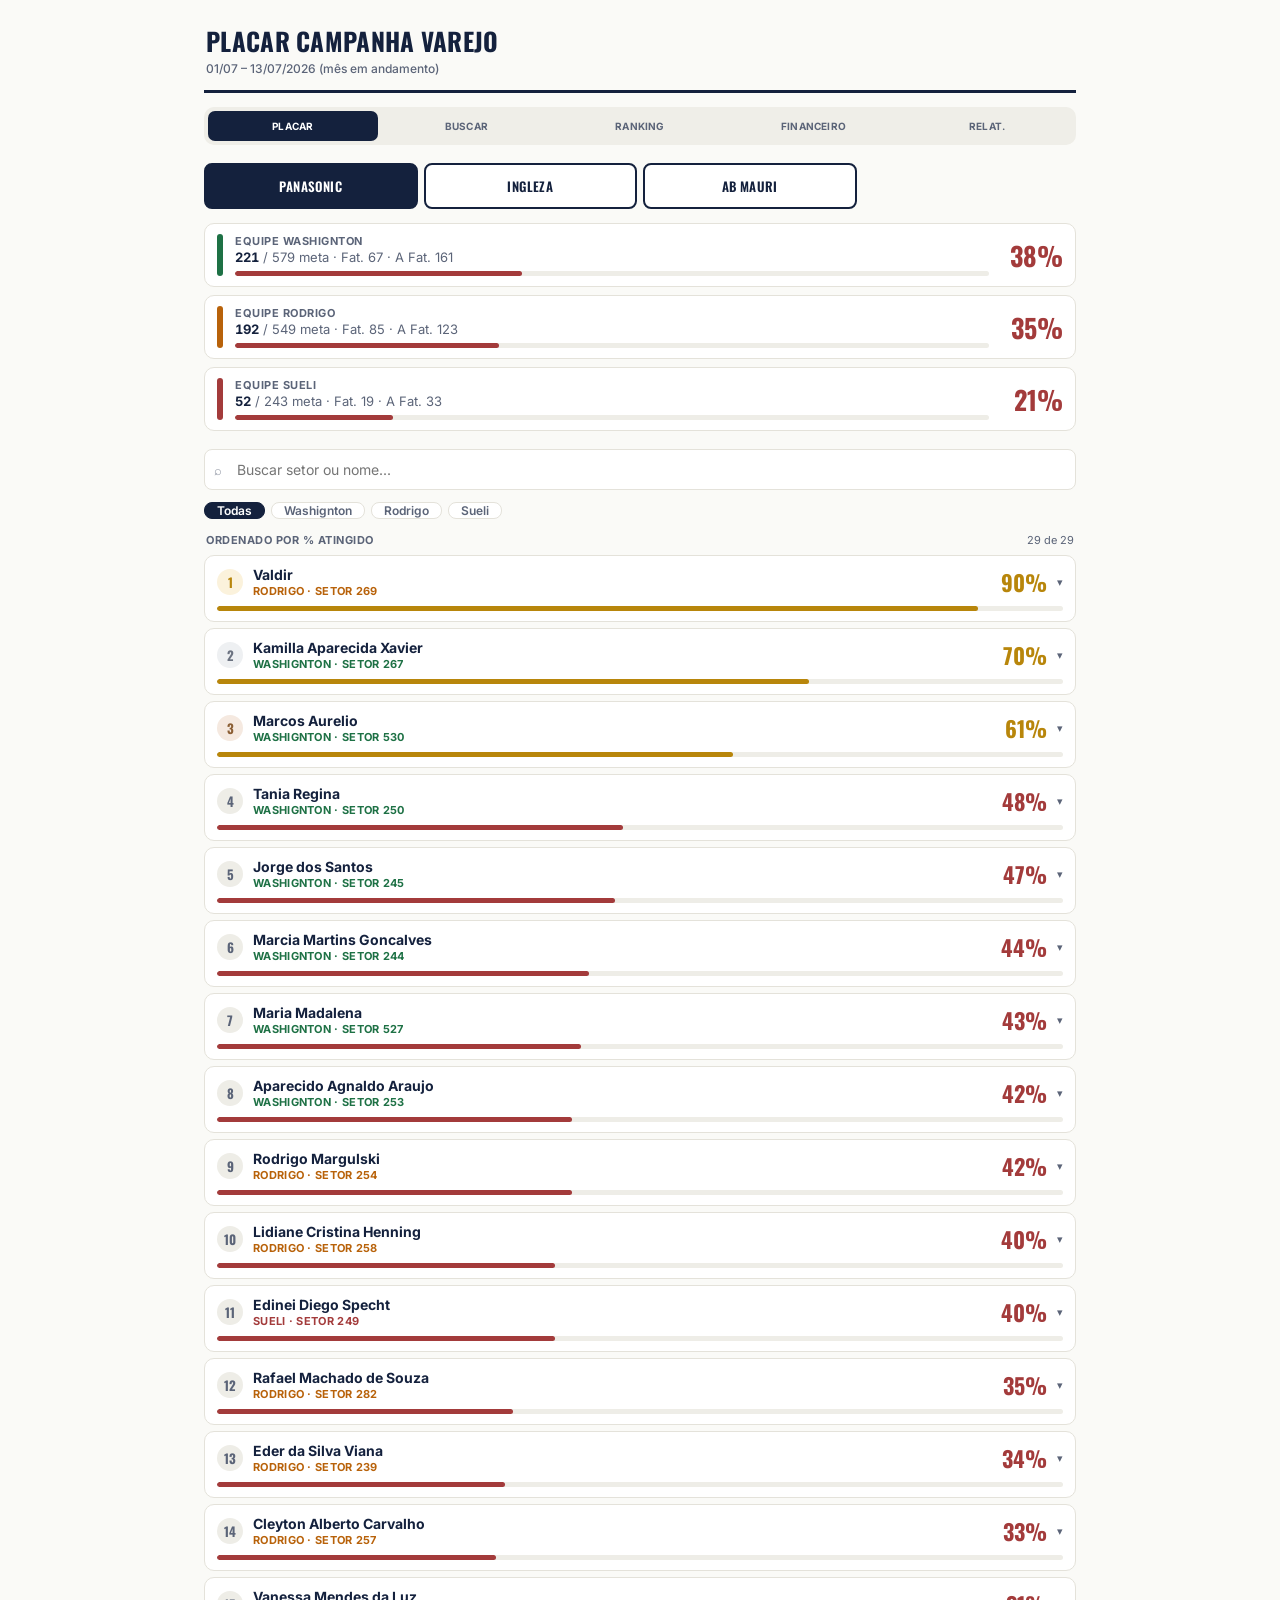
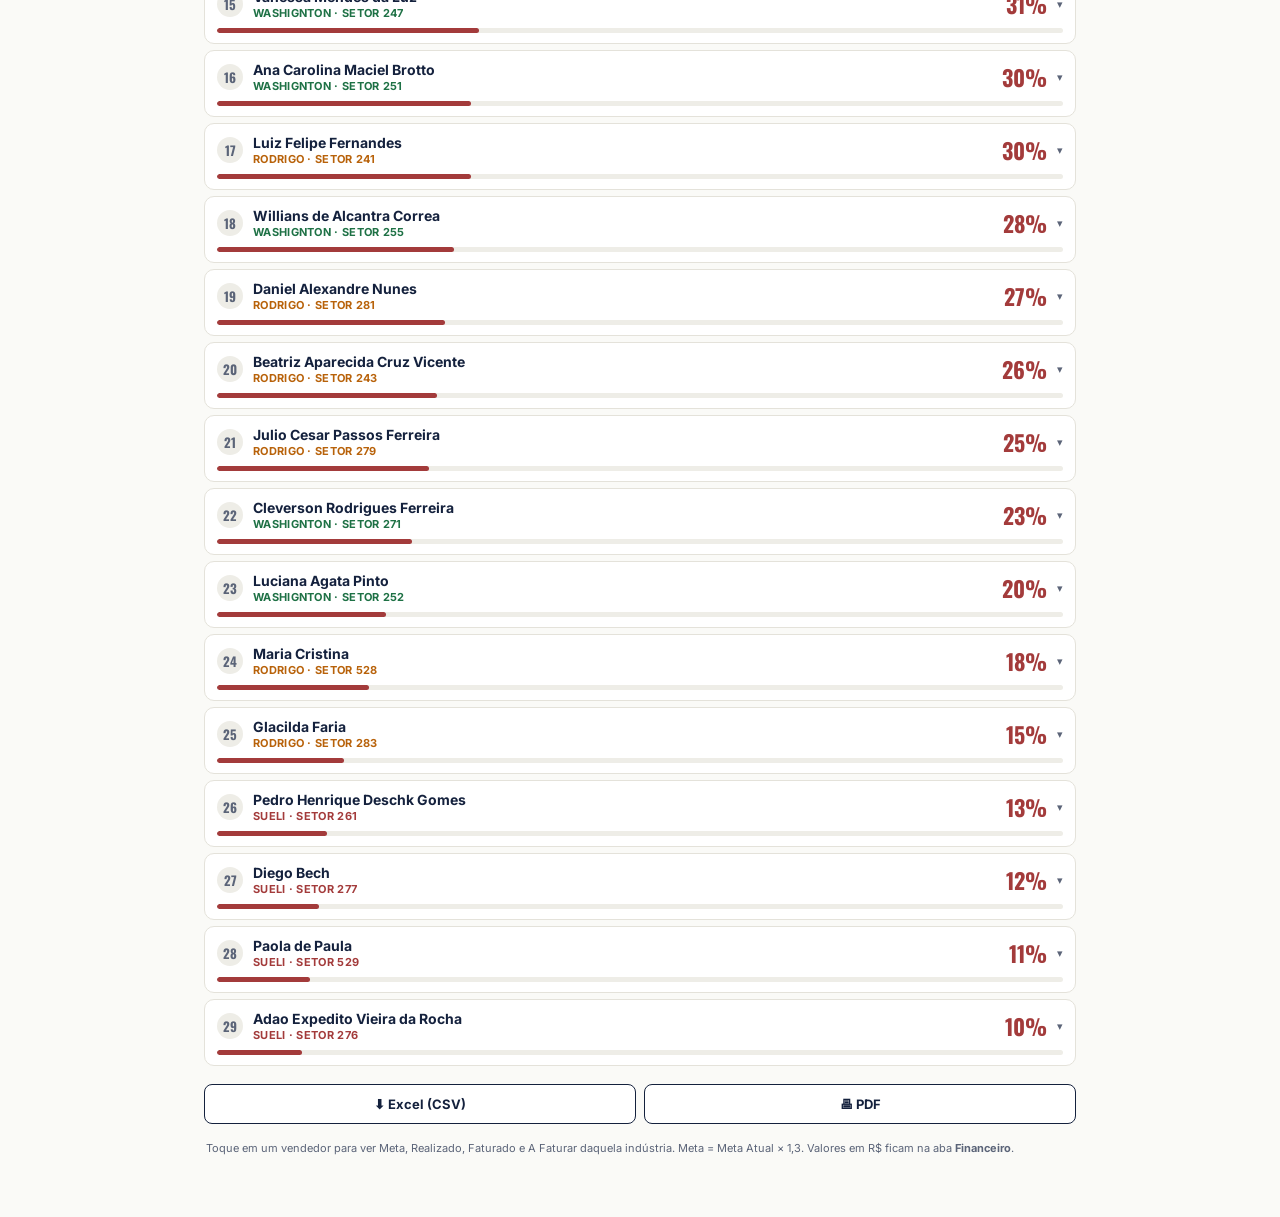
==== index.html @ 89a16fd7 "Publica placar da campanha varejo" ====
<!DOCTYPE html>
<html lang="pt-BR">
<head>
<meta charset="UTF-8">
<meta name="viewport" content="width=device-width, initial-scale=1.0">
<title>Placar da Campanha Varejo</title>
<link rel="preconnect" href="https://fonts.googleapis.com">
<link href="https://fonts.googleapis.com/css2?family=Oswald:wght@500;600;700&family=Inter:wght@400;500;600;700;800&display=swap" rel="stylesheet">
<link rel="stylesheet" href="style.css">
</head>
<body>
<div class="wrap">

  <div class="topbar">
    <h1>Placar Campanha Varejo</h1>
    <div class="periodo" id="periodoLabel"></div>
  </div>

  <div class="secnav no-print" id="secNav"></div>

  <!-- ============ SECAO: PLACAR ============ -->
  <div class="section active" id="sec-placar">
    <div class="tabs no-print" id="tabsContainer"></div>
    <div class="scoreboard" id="scoreboard"></div>

    <div class="filters no-print">
      <div class="search-box">
        <span class="search-icon">⌕</span>
        <input id="buscaInput" type="text" placeholder="Buscar setor ou nome...">
      </div>
    </div>
    <div class="filters no-print" style="margin-bottom:14px;">
      <div class="team-chips" id="teamChips" style="flex:1"></div>
    </div>

    <div class="sort-row">
      <span class="sort-label" id="sortLabel">Ordenado por % atingido</span>
      <span class="count-label" id="countLabel"></span>
    </div>

    <div class="board" id="board"></div>

    <div class="actions no-print">
      <button class="btn" onclick="exportCSV()">⬇ Excel (CSV)</button>
      <button class="btn" onclick="window.print()">🖶 PDF</button>
    </div>

    <div class="legend" id="legendText"></div>
  </div>

  <!-- ============ SECAO: BUSCAR ============ -->
  <div class="section" id="sec-buscar">
    <div class="card">
      <h2>Buscar vendedor</h2>
      <div class="field">
        <label>Setor</label>
        <select id="buscarSetor"></select>
      </div>
    </div>
    <div id="resultCard"></div>
  </div>

  <!-- ============ SECAO: RANKING ============ -->
  <div class="section" id="sec-ranking">
    <div class="tabs no-print" id="rankTabs"></div>
    <div class="sort-row">
      <span class="sort-label" id="rankLabel">Ranking — melhores posições</span>
      <span class="count-label" id="rankCount"></span>
    </div>
    <div class="board" id="rankBoard"></div>
    <div class="actions no-print">
      <button class="btn" onclick="exportRankingCSV()">⬇ Excel (CSV)</button>
      <button class="btn" onclick="window.print()">🖶 PDF do dia</button>
    </div>
    <div class="legend">Relatório para tirar no final do dia: mostra quem atingiu a maior posição dentro da meta, do 1º ao último, na indústria selecionada acima.</div>
  </div>

  <!-- ============ SECAO: FINANCEIRO ============ -->
  <div class="section" id="sec-financeiro">
    <div class="tabs no-print" id="finTabs"></div>
    <div class="legend" style="margin:0 0 10px;">Valores separados por indústria — não somados entre si.</div>
    <table class="report" id="finTable"></table>
    <div class="actions no-print">
      <button class="btn" onclick="exportFinanceiroCSV()">⬇ Excel (CSV)</button>
      <button class="btn" onclick="window.print()">🖶 PDF</button>
    </div>
  </div>

  <!-- ============ SECAO: RELATORIOS ============ -->
  <div class="section" id="sec-relatorios">
    <div class="legend" style="margin-top:0 0 10px;">Relatório individual de cada fornecedor — pronto para enviar a eles.</div>
    <div id="supplierButtons"></div>
    <div id="supplierReport"></div>
  </div>

</div>

<script src="script.js"></script>
</body>
</html>
---- style.css ----
:root {
    --bg: #FAFAF7;
    --panel: #FFFFFF;
    --line: #E4E2DA;
    --ink: #14213D;
    --ink-soft: #5B6478;
    --green: #1E7145;
    --green-soft: #E6F0EA;
    --gold: #B8860B;
    --gold-bg: #FBF2DC;
    --silver-bg: #EEF0F2;
    --bronze-bg: #F5E9E0;
    --wash: #1E7145;
    --rodrigo: #B8620A;
    --sueli: #A33B3B;
  }
  * { box-sizing: border-box; -webkit-tap-highlight-color: transparent; }
  html { -webkit-text-size-adjust: 100%; }
  body {
    margin: 0; font-family: 'Inter', Arial, sans-serif; background: var(--bg);
    color: var(--ink); -webkit-font-smoothing: antialiased;
  }
  .display { font-family: 'Oswald', 'Inter', sans-serif; }
  .num { font-variant-numeric: tabular-nums; }
  .wrap { max-width: 900px; margin: 0 auto; padding: 16px 14px 60px; }

  /* ---- Header ---- */
  .topbar { padding: 6px 2px 14px; border-bottom: 3px solid var(--ink); margin-bottom: 14px; }
  .topbar h1 {
    font-family: 'Oswald', sans-serif; font-weight: 700; font-size: 25px; margin: 0;
    letter-spacing: 0.3px; text-transform: uppercase; color: var(--ink);
  }
  .topbar .periodo { font-size: 12px; color: var(--ink-soft); font-weight: 500; margin-top: 2px; }

  /* ---- Section nav (Placar / Buscar / Ranking / Relatorios) ---- */
  .secnav {
    display: grid; grid-template-columns: repeat(5, 1fr); gap: 4px; margin-bottom: 18px;
    background: #EFEEE8; padding: 4px; border-radius: 10px;
  }
  .secnav .item {
    font-size: 10px; font-weight: 700; text-align: center; padding: 9px 1px; border-radius: 7px;
    cursor: pointer; color: var(--ink-soft); text-transform: uppercase; letter-spacing: .2px;
  }
  .secnav .item.active { background: var(--ink); color: #fff; }
  .section { display: none; }
  .section.active { display: block; }

  /* ---- Industry tabs ---- */
  .tabs { display: grid; grid-template-columns: repeat(4, 1fr); gap: 6px; margin-bottom: 14px; }
  .tab {
    font-family: 'Oswald', sans-serif; font-weight: 600; font-size: 13px; text-transform: uppercase;
    letter-spacing: 0.4px; text-align: center; padding: 11px 4px; border-radius: 8px;
    border: 2px solid var(--ink); background: var(--panel); color: var(--ink); cursor: pointer;
  }
  .tab.active { background: var(--ink); color: #fff; }
  .tab small { display: block; font-family: 'Inter', sans-serif; font-weight: 400; font-size: 9px; text-transform: none; opacity: .7; margin-top: 1px; }

  /* ---- Team scoreboard strip ---- */
  .scoreboard { display: flex; flex-direction: column; gap: 8px; margin-bottom: 18px; }
  .score-row { display: flex; align-items: center; background: var(--panel); border: 1px solid var(--line); border-radius: 10px; padding: 10px 12px; gap: 12px; }
  .score-flag { width: 6px; align-self: stretch; border-radius: 4px; flex-shrink: 0; }
  .score-info { flex: 1; min-width: 0; }
  .score-team { font-size: 11px; text-transform: uppercase; letter-spacing: .5px; font-weight: 700; color: var(--ink-soft); }
  .score-nums { font-size: 13px; color: var(--ink-soft); margin-top: 1px; }
  .score-nums b { color: var(--ink); }
  .score-pct { font-family: 'Oswald', sans-serif; font-size: 26px; font-weight: 700; min-width: 62px; text-align: right; }
  .score-track { height: 5px; background: #EEEDE7; border-radius: 3px; margin-top: 6px; overflow: hidden; }
  .score-fill { height: 100%; border-radius: 3px; }

  /* ---- Filters ---- */
  .filters { display: flex; gap: 8px; margin-bottom: 12px; }
  .search-box { position: relative; flex: 1; }
  .search-box input, select {
    width: 100%; padding: 11px 12px 11px 12px; border-radius: 8px; border: 1.5px solid var(--line);
    background: var(--panel); font-size: 14px; color: var(--ink); font-family: 'Inter', sans-serif;
  }
  .search-box input { padding-left: 32px; }
  .search-box input:focus, select:focus { outline: 2px solid var(--ink); outline-offset: 1px; }
  .search-icon { position: absolute; left: 10px; top: 50%; transform: translateY(-50%); font-size: 13px; opacity: .5; }
  .team-chips { display: flex; gap: 6px; }
  .chip {
    padding: 0 12px; border-radius: 8px; border: 1.5px solid var(--line); background: var(--panel);
    font-size: 12px; font-weight: 600; color: var(--ink-soft); cursor: pointer; display: flex; align-items: center;
  }
  .chip.active { border-color: var(--ink); background: var(--ink); color: #fff; }

  .sort-row { display: flex; justify-content: space-between; align-items: center; margin-bottom: 8px; padding: 0 2px; }
  .sort-label { font-size: 11px; text-transform: uppercase; letter-spacing: .5px; color: var(--ink-soft); font-weight: 700; }
  .count-label { font-size: 11px; color: var(--ink-soft); }

  /* ---- Vendor rows ---- */
  .board { display: flex; flex-direction: column; gap: 6px; }
  .vrow { background: var(--panel); border: 1px solid var(--line); border-radius: 10px; padding: 10px 12px; cursor: pointer; }
  .vrow.sup { background: #F4F4F1; border-style: dashed; }
  .vrow-top { display: flex; align-items: center; gap: 10px; }
  .pos-badge {
    font-family: 'Oswald', sans-serif; font-weight: 700; font-size: 13px; width: 26px; height: 26px;
    border-radius: 50%; display: flex; align-items: center; justify-content: center; flex-shrink: 0;
    background: #EEEDE7; color: var(--ink-soft);
  }
  .pos-badge.gold { background: var(--gold-bg); color: var(--gold); }
  .pos-badge.silver { background: var(--silver-bg); color: #6B7280; }
  .pos-badge.bronze { background: var(--bronze-bg); color: #8B5E34; }
  .vname { flex: 1; min-width: 0; }
  .vname .n { font-weight: 700; font-size: 14px; color: var(--ink); white-space: nowrap; overflow: hidden; text-overflow: ellipsis; }
  .vname .t { font-size: 11px; font-weight: 700; text-transform: uppercase; letter-spacing: .3px; margin-top: 1px; }
  .vpct { font-family: 'Oswald', sans-serif; font-weight: 700; font-size: 22px; text-align: right; min-width: 58px; }
  .vtrack { height: 5px; background: #EEEDE7; border-radius: 3px; margin-top: 8px; overflow: hidden; }
  .vfill { height: 100%; border-radius: 3px; }
  .vdetail { display: none; margin-top: 10px; padding-top: 10px; border-top: 1px dashed var(--line); grid-template-columns: repeat(4, 1fr); gap: 6px; text-align: center; }
  .vrow.open .vdetail { display: grid; }
  .vrow.open .chevron { transform: rotate(180deg); }
  .vdetail .k { font-size: 10px; text-transform: uppercase; letter-spacing: .3px; color: var(--ink-soft); font-weight: 700; }
  .vdetail .v { font-family: 'Oswald', sans-serif; font-size: 17px; font-weight: 600; margin-top: 2px; }
  .chevron { font-size: 11px; color: var(--ink-soft); transition: transform .15s ease; flex-shrink: 0; }
  .empty { text-align: center; padding: 30px 10px; color: var(--ink-soft); font-size: 13px; }

  .actions { display: flex; gap: 8px; margin: 18px 0 4px; }
  .btn {
    flex: 1; display: flex; align-items: center; justify-content: center; gap: 6px; padding: 11px;
    border-radius: 8px; border: 1.5px solid var(--ink); background: var(--panel); color: var(--ink);
    font-size: 13px; font-weight: 700; cursor: pointer; font-family: 'Inter', sans-serif;
  }
  .btn:active { background: var(--ink); color: #fff; }
  .btn.wide { flex: none; width: 100%; }
  .btn.primary { background: var(--ink); color: #fff; }

  .legend { margin-top: 16px; font-size: 11px; color: var(--ink-soft); line-height: 1.5; padding: 0 2px; }
  .card {
    background: var(--panel); border: 1px solid var(--line); border-radius: 12px; padding: 16px; margin-bottom: 14px;
  }
  .card h2 { font-family: 'Oswald', sans-serif; font-size: 16px; text-transform: uppercase; letter-spacing: .3px; margin: 0 0 12px; }
  .field { margin-bottom: 12px; }
  .field label { display: block; font-size: 11px; font-weight: 700; text-transform: uppercase; letter-spacing: .3px; color: var(--ink-soft); margin-bottom: 4px; }

  .result-card { background: var(--panel); border: 1.5px solid var(--ink); border-radius: 12px; padding: 16px; margin-top: 4px; }
  .result-card .rname { font-family: 'Oswald', sans-serif; font-size: 18px; font-weight: 700; }
  .result-card .rteam { font-size: 12px; color: var(--ink-soft); margin-bottom: 12px; font-weight: 600; }
  .result-grid { display: grid; grid-template-columns: repeat(3, 1fr); gap: 10px; text-align: center; }
  .result-grid .k { font-size: 10px; text-transform: uppercase; color: var(--ink-soft); font-weight: 700; letter-spacing: .3px; }
  .result-grid .v { font-family: 'Oswald', sans-serif; font-size: 22px; font-weight: 700; margin-top: 2px; }

  /* tabela comparativa das 3 industrias lado a lado */
  table.compare { width: 100%; border-collapse: collapse; font-size: 11px; }
  table.compare th {
    font-size: 9px; text-transform: uppercase; letter-spacing: .2px; color: var(--ink-soft);
    font-weight: 700; padding: 5px 2px; text-align: center; border-bottom: 2px solid var(--ink);
  }
  table.compare th:first-child { text-align: left; }
  table.compare td { padding: 8px 2px; text-align: center; border-bottom: 1px solid var(--line); }
  table.compare td:first-child { text-align: left; }
  table.compare .ind-name { font-family: 'Oswald', sans-serif; font-weight: 600; font-size: 12px; }
  table.compare .big-num { font-family: 'Oswald', sans-serif; font-weight: 700; font-size: 14px; }
  table.compare .falta-ok { color: var(--green); font-weight: 700; }
  table.compare .falta-pend { color: var(--sueli); font-weight: 700; }
  .geral-strip {
    display: flex; justify-content: space-between; background: var(--green-soft); border: 1px solid var(--green);
    border-radius: 8px; padding: 10px 14px; margin-top: 14px; font-size: 12px;
  }
  .geral-strip b { font-family: 'Oswald', sans-serif; font-size: 15px; display: block; }

  .supplier-btn {
    display: flex; align-items: center; justify-content: space-between; padding: 14px 16px;
    border: 1.5px solid var(--line); border-radius: 10px; margin-bottom: 10px; cursor: pointer; background: var(--panel);
  }
  .supplier-btn .sname { font-family: 'Oswald', sans-serif; font-size: 15px; font-weight: 600; }
  .supplier-btn .scount { font-size: 11px; color: var(--ink-soft); margin-top: 2px; }
  .supplier-btn .sicon { font-size: 18px; }

  table.report { width: 100%; border-collapse: collapse; font-size: 12px; margin-top: 10px; }
  table.report th { background: var(--ink); color: #fff; padding: 7px 6px; text-align: center; font-size: 10px; text-transform: uppercase; }
  table.report td { padding: 6px; text-align: center; border-bottom: 1px solid var(--line); }
  table.report td.left { text-align: left; }

  @media print {
    .no-print { display: none !important; }
    .section { display: none !important; }
    .section.print-active { display: block !important; }
    .vdetail { display: grid !important; }
  }
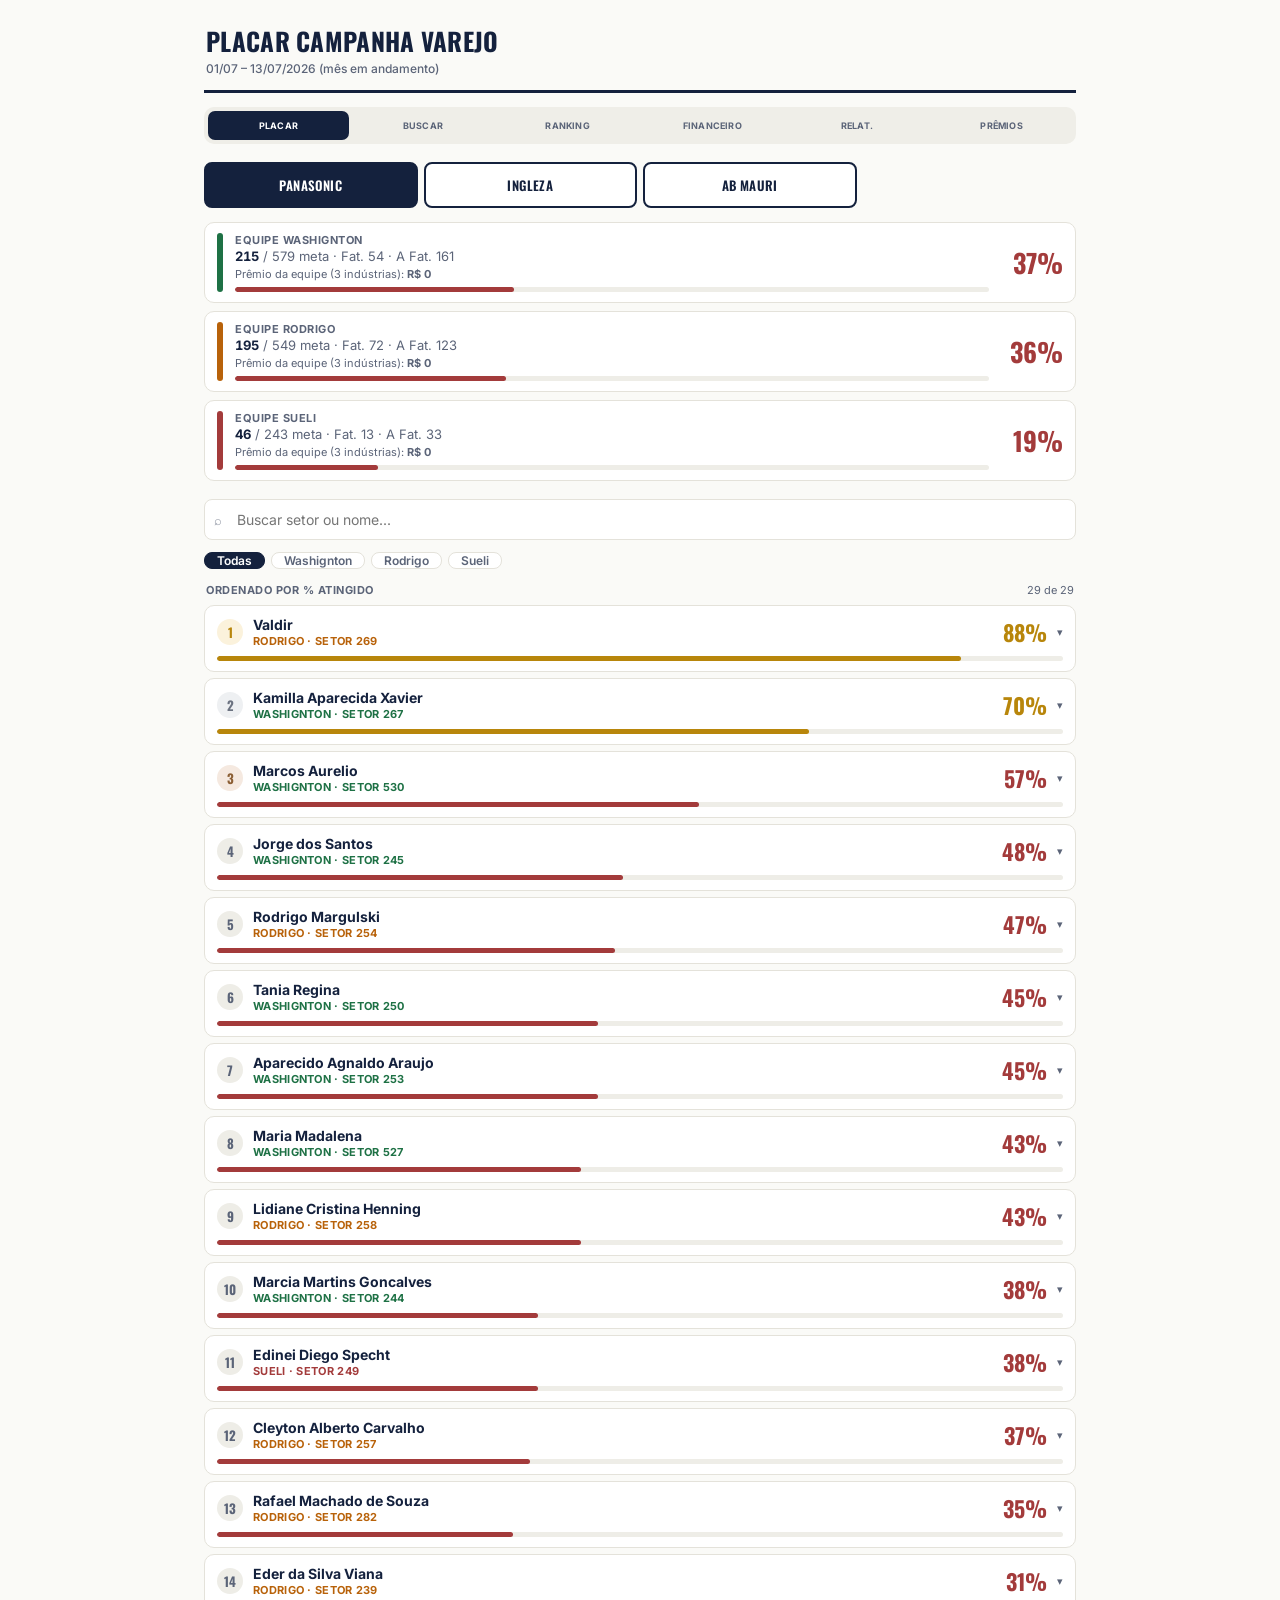
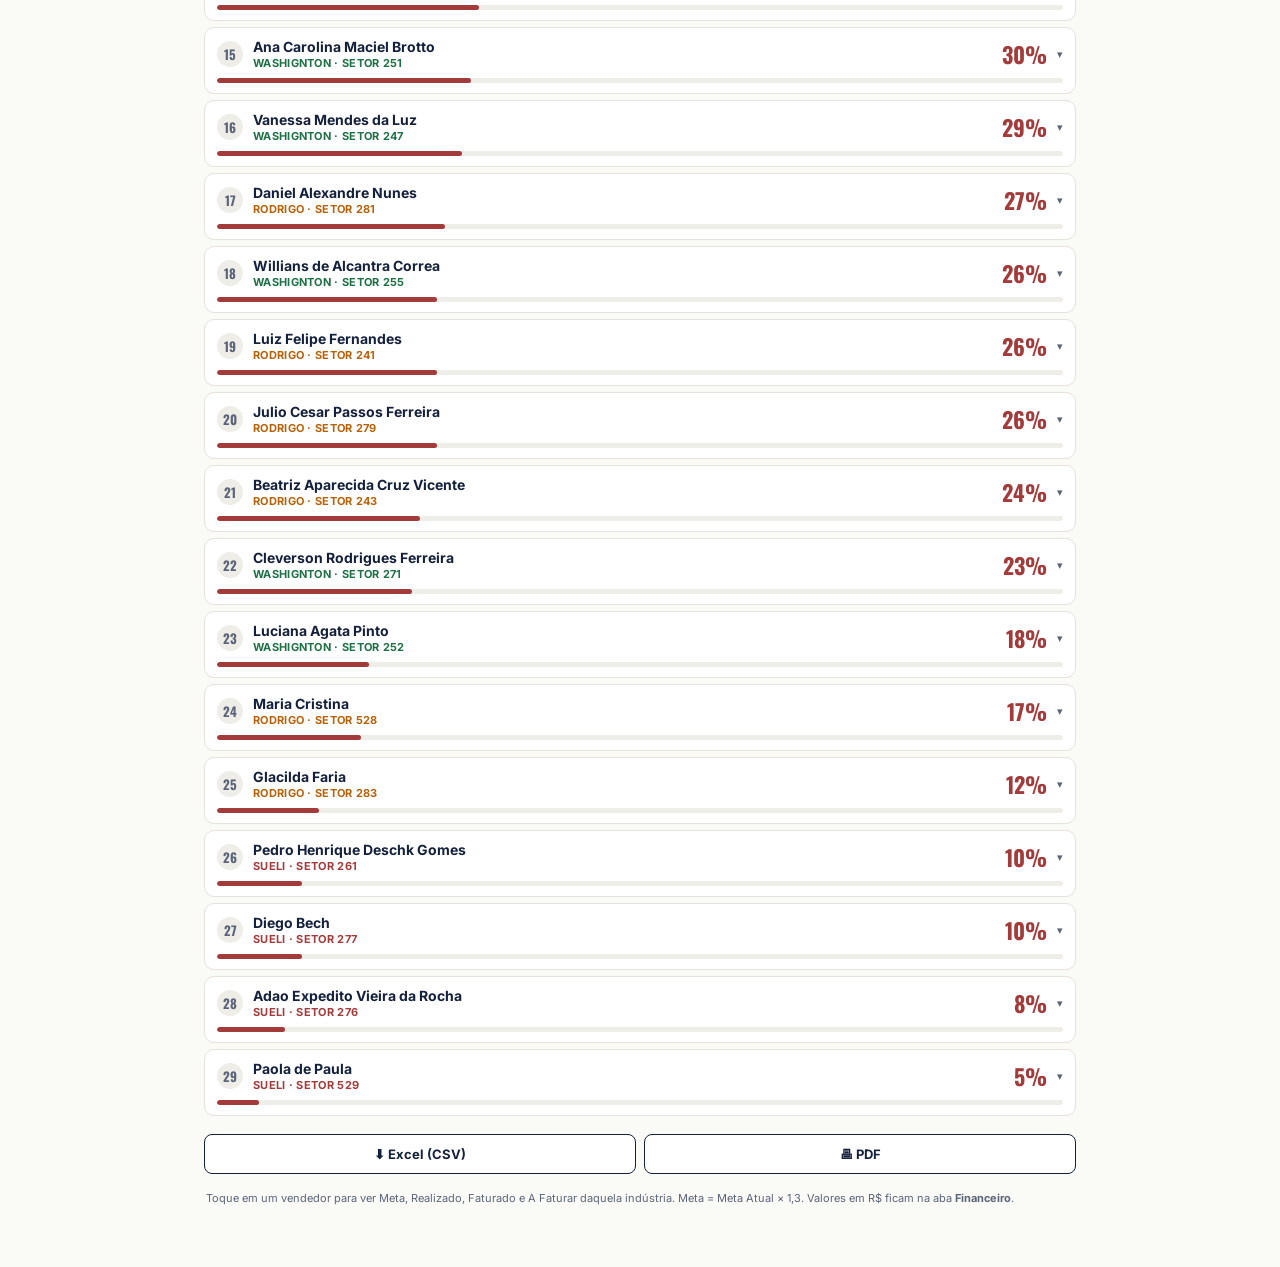
==== commit a02fed75: "Adiciona mecanica de premios e corrige bug de parsing dos relatorios" ====
--- a/index.html
+++ b/index.html
@@ -93,6 +93,24 @@
     <div id="supplierReport"></div>
   </div>
 
+  <!-- ============ SECAO: PREMIOS ============ -->
+  <div class="section" id="sec-premios">
+    <div class="legend" style="margin:0 0 10px;">
+      Vendedor: R$ 100 por indústria batida (meta ≥ 100%) — batendo as 3, o prêmio sobe para R$ 500.<br>
+      Supervisor: R$ 300 se a equipe bater as 3 indústrias.
+    </div>
+    <div class="geral-strip" id="premiosTotal"></div>
+    <div class="sort-row" style="margin-top:14px;">
+      <span class="sort-label">Ordenado por prêmio</span>
+      <span class="count-label" id="premiosCount"></span>
+    </div>
+    <div class="board" id="premiosBoard"></div>
+    <div class="actions no-print">
+      <button class="btn" onclick="exportPremiosCSV()">⬇ Excel (CSV)</button>
+      <button class="btn" onclick="window.print()">🖶 PDF</button>
+    </div>
+  </div>
+
 </div>
 
 <script src="script.js"></script>
--- a/style.css
+++ b/style.css
@@ -34,11 +34,11 @@
 
   /* ---- Section nav (Placar / Buscar / Ranking / Relatorios) ---- */
   .secnav {
-    display: grid; grid-template-columns: repeat(5, 1fr); gap: 4px; margin-bottom: 18px;
+    display: grid; grid-template-columns: repeat(6, 1fr); gap: 4px; margin-bottom: 18px;
     background: #EFEEE8; padding: 4px; border-radius: 10px;
   }
   .secnav .item {
-    font-size: 10px; font-weight: 700; text-align: center; padding: 9px 1px; border-radius: 7px;
+    font-size: 9px; font-weight: 700; text-align: center; padding: 9px 1px; border-radius: 7px;
     cursor: pointer; color: var(--ink-soft); text-transform: uppercase; letter-spacing: .2px;
   }
   .secnav .item.active { background: var(--ink); color: #fff; }
@@ -63,6 +63,7 @@
   .score-team { font-size: 11px; text-transform: uppercase; letter-spacing: .5px; font-weight: 700; color: var(--ink-soft); }
   .score-nums { font-size: 13px; color: var(--ink-soft); margin-top: 1px; }
   .score-nums b { color: var(--ink); }
+  .score-premio { font-size: 11px; color: var(--ink-soft); margin-top: 3px; }
   .score-pct { font-family: 'Oswald', sans-serif; font-size: 26px; font-weight: 700; min-width: 62px; text-align: right; }
   .score-track { height: 5px; background: #EEEDE7; border-radius: 3px; margin-top: 6px; overflow: hidden; }
   .score-fill { height: 100%; border-radius: 3px; }
@@ -112,6 +113,12 @@
   .vrow.open .chevron { transform: rotate(180deg); }
   .vdetail .k { font-size: 10px; text-transform: uppercase; letter-spacing: .3px; color: var(--ink-soft); font-weight: 700; }
   .vdetail .v { font-family: 'Oswald', sans-serif; font-size: 17px; font-weight: 600; margin-top: 2px; }
+  .premio-full { grid-column: 1 / -1; margin-top: 4px; padding-top: 8px; border-top: 1px dashed var(--line); }
+
+  /* ---- Premios ---- */
+  .premio-marks { display: flex; gap: 8px; margin-top: 8px; flex-wrap: wrap; }
+  .premio-ind { font-size: 10px; font-weight: 700; padding: 3px 8px; border-radius: 6px; background: #EEEDE7; color: var(--ink-soft); }
+  .premio-ind.ok { background: var(--green-soft); color: var(--green); }
   .chevron { font-size: 11px; color: var(--ink-soft); transition: transform .15s ease; flex-shrink: 0; }
   .empty { text-align: center; padding: 30px 10px; color: var(--ink-soft); font-size: 13px; }
 
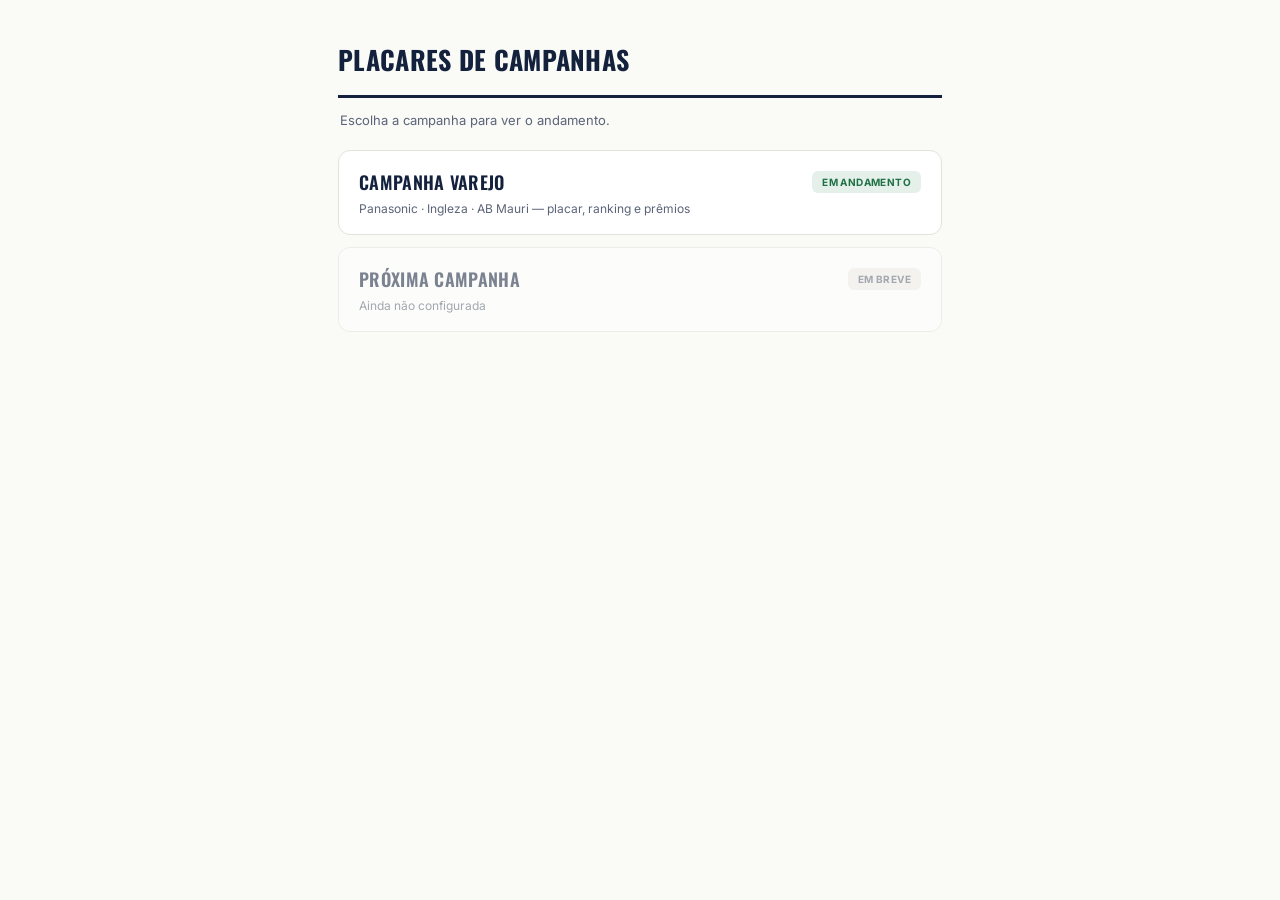
==== commit 9875dabb: "Reestrutura em menu inicial + pastas por campanha (campanha-varejo)" ====
--- a/index.html
+++ b/index.html
@@ -3,116 +3,63 @@
 <head>
 <meta charset="UTF-8">
 <meta name="viewport" content="width=device-width, initial-scale=1.0">
-<title>Placar da Campanha Varejo</title>
+<title>Placares de Campanhas</title>
 <link rel="preconnect" href="https://fonts.googleapis.com">
 <link href="https://fonts.googleapis.com/css2?family=Oswald:wght@500;600;700&family=Inter:wght@400;500;600;700;800&display=swap" rel="stylesheet">
-<link rel="stylesheet" href="style.css">
+<style>
+  :root {
+    --bg: #FAFAF7; --panel: #FFFFFF; --line: #E4E2DA; --ink: #14213D; --ink-soft: #5B6478;
+  }
+  * { box-sizing: border-box; }
+  body {
+    margin: 0; font-family: 'Inter', Arial, sans-serif; background: var(--bg); color: var(--ink);
+    -webkit-font-smoothing: antialiased;
+  }
+  .wrap { max-width: 640px; margin: 0 auto; padding: 40px 18px 60px; }
+  h1 {
+    font-family: 'Oswald', sans-serif; font-weight: 700; font-size: 26px; margin: 0 0 6px;
+    text-transform: uppercase; letter-spacing: .3px; border-bottom: 3px solid var(--ink); padding-bottom: 16px;
+  }
+  .sub { font-size: 13px; color: var(--ink-soft); margin: 14px 2px 22px; }
+  .campanha {
+    display: block; background: var(--panel); border: 1.5px solid var(--line); border-radius: 12px;
+    padding: 18px 20px; margin-bottom: 12px; text-decoration: none; color: inherit;
+  }
+  .campanha-head { display: flex; align-items: center; gap: 10px; }
+  .campanha.ativa { cursor: pointer; }
+  .campanha.ativa:hover { border-color: var(--ink); }
+  .campanha.em-breve { opacity: .55; cursor: default; }
+  .nome { flex: 1; min-width: 0; font-family: 'Oswald', sans-serif; font-weight: 600; font-size: 18px; text-transform: uppercase; letter-spacing: .3px; }
+  .desc { font-size: 12px; color: var(--ink-soft); margin-top: 6px; }
+  .tag {
+    flex-shrink: 0; font-size: 10px; font-weight: 700; text-transform: uppercase; letter-spacing: .4px;
+    padding: 5px 10px; border-radius: 6px; white-space: nowrap;
+  }
+  .tag.ativa { background: #E6F0EA; color: #1E7145; }
+  .tag.em-breve { background: #EEEDE7; color: var(--ink-soft); }
+  .icon { font-size: 20px; color: var(--ink-soft); }
+</style>
 </head>
 <body>
 <div class="wrap">
+  <h1>Placares de Campanhas</h1>
+  <div class="sub">Escolha a campanha para ver o andamento.</div>
 
-  <div class="topbar">
-    <h1>Placar Campanha Varejo</h1>
-    <div class="periodo" id="periodoLabel"></div>
+  <a class="campanha ativa" href="campanha-varejo/">
+    <div class="campanha-head">
+      <div class="nome">Campanha Varejo</div>
+      <span class="tag ativa">Em andamento</span>
+    </div>
+    <div class="desc">Panasonic · Ingleza · AB Mauri — placar, ranking e prêmios</div>
+  </a>
+
+  <div class="campanha em-breve">
+    <div class="campanha-head">
+      <div class="nome">Próxima campanha</div>
+      <span class="tag em-breve">Em breve</span>
+    </div>
+    <div class="desc">Ainda não configurada</div>
   </div>
-
-  <div class="secnav no-print" id="secNav"></div>
-
-  <!-- ============ SECAO: PLACAR ============ -->
-  <div class="section active" id="sec-placar">
-    <div class="tabs no-print" id="tabsContainer"></div>
-    <div class="scoreboard" id="scoreboard"></div>
-
-    <div class="filters no-print">
-      <div class="search-box">
-        <span class="search-icon">⌕</span>
-        <input id="buscaInput" type="text" placeholder="Buscar setor ou nome...">
-      </div>
-    </div>
-    <div class="filters no-print" style="margin-bottom:14px;">
-      <div class="team-chips" id="teamChips" style="flex:1"></div>
-    </div>
-
-    <div class="sort-row">
-      <span class="sort-label" id="sortLabel">Ordenado por % atingido</span>
-      <span class="count-label" id="countLabel"></span>
-    </div>
-
-    <div class="board" id="board"></div>
-
-    <div class="actions no-print">
-      <button class="btn" onclick="exportCSV()">⬇ Excel (CSV)</button>
-      <button class="btn" onclick="window.print()">🖶 PDF</button>
-    </div>
-
-    <div class="legend" id="legendText"></div>
-  </div>
-
-  <!-- ============ SECAO: BUSCAR ============ -->
-  <div class="section" id="sec-buscar">
-    <div class="card">
-      <h2>Buscar vendedor</h2>
-      <div class="field">
-        <label>Setor</label>
-        <select id="buscarSetor"></select>
-      </div>
-    </div>
-    <div id="resultCard"></div>
-  </div>
-
-  <!-- ============ SECAO: RANKING ============ -->
-  <div class="section" id="sec-ranking">
-    <div class="tabs no-print" id="rankTabs"></div>
-    <div class="sort-row">
-      <span class="sort-label" id="rankLabel">Ranking — melhores posições</span>
-      <span class="count-label" id="rankCount"></span>
-    </div>
-    <div class="board" id="rankBoard"></div>
-    <div class="actions no-print">
-      <button class="btn" onclick="exportRankingCSV()">⬇ Excel (CSV)</button>
-      <button class="btn" onclick="window.print()">🖶 PDF do dia</button>
-    </div>
-    <div class="legend">Relatório para tirar no final do dia: mostra quem atingiu a maior posição dentro da meta, do 1º ao último, na indústria selecionada acima.</div>
-  </div>
-
-  <!-- ============ SECAO: FINANCEIRO ============ -->
-  <div class="section" id="sec-financeiro">
-    <div class="tabs no-print" id="finTabs"></div>
-    <div class="legend" style="margin:0 0 10px;">Valores separados por indústria — não somados entre si.</div>
-    <table class="report" id="finTable"></table>
-    <div class="actions no-print">
-      <button class="btn" onclick="exportFinanceiroCSV()">⬇ Excel (CSV)</button>
-      <button class="btn" onclick="window.print()">🖶 PDF</button>
-    </div>
-  </div>
-
-  <!-- ============ SECAO: RELATORIOS ============ -->
-  <div class="section" id="sec-relatorios">
-    <div class="legend" style="margin-top:0 0 10px;">Relatório individual de cada fornecedor — pronto para enviar a eles.</div>
-    <div id="supplierButtons"></div>
-    <div id="supplierReport"></div>
-  </div>
-
-  <!-- ============ SECAO: PREMIOS ============ -->
-  <div class="section" id="sec-premios">
-    <div class="legend" style="margin:0 0 10px;">
-      Vendedor: R$ 100 por indústria batida (meta ≥ 100%) — batendo as 3, o prêmio sobe para R$ 500.<br>
-      Supervisor: R$ 300 se a equipe bater as 3 indústrias.
-    </div>
-    <div class="geral-strip" id="premiosTotal"></div>
-    <div class="sort-row" style="margin-top:14px;">
-      <span class="sort-label">Ordenado por prêmio</span>
-      <span class="count-label" id="premiosCount"></span>
-    </div>
-    <div class="board" id="premiosBoard"></div>
-    <div class="actions no-print">
-      <button class="btn" onclick="exportPremiosCSV()">⬇ Excel (CSV)</button>
-      <button class="btn" onclick="window.print()">🖶 PDF</button>
-    </div>
-  </div>
-
 </div>
-
-<script src="script.js"></script>
 </body>
 </html>
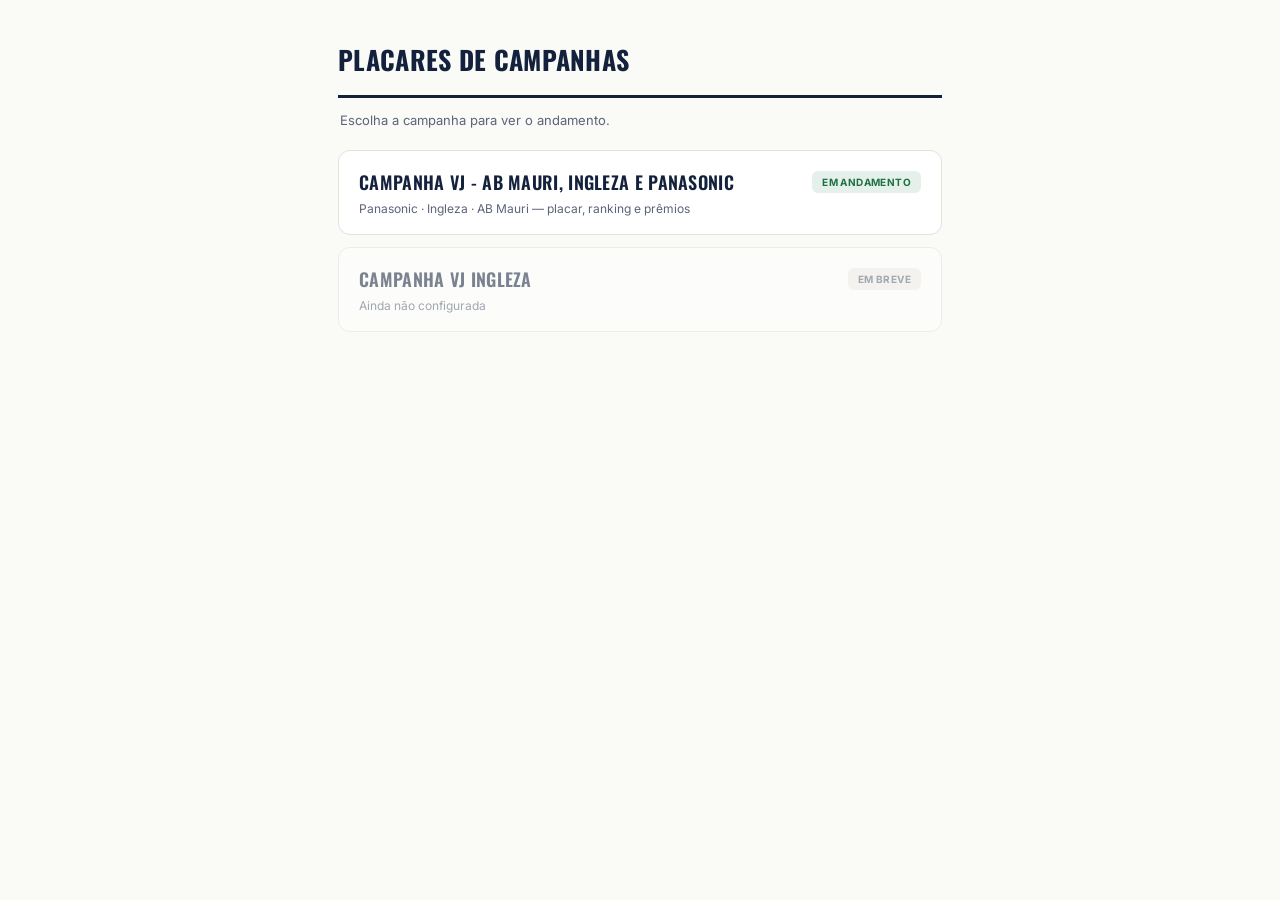
==== commit b2ce9960: "Renomeia campanha para Campanha VJ - AB Mauri, Ingleza e Panasonic" ====
--- a/index.html
+++ b/index.html
@@ -47,7 +47,7 @@
 
   <a class="campanha ativa" href="campanha-varejo/">
     <div class="campanha-head">
-      <div class="nome">Campanha Varejo</div>
+      <div class="nome">Campanha VJ - AB Mauri, Ingleza e Panasonic</div>
       <span class="tag ativa">Em andamento</span>
     </div>
     <div class="desc">Panasonic · Ingleza · AB Mauri — placar, ranking e prêmios</div>
@@ -55,7 +55,7 @@
 
   <div class="campanha em-breve">
     <div class="campanha-head">
-      <div class="nome">Próxima campanha</div>
+      <div class="nome">Campanha VJ Ingleza</div>
       <span class="tag em-breve">Em breve</span>
     </div>
     <div class="desc">Ainda não configurada</div>
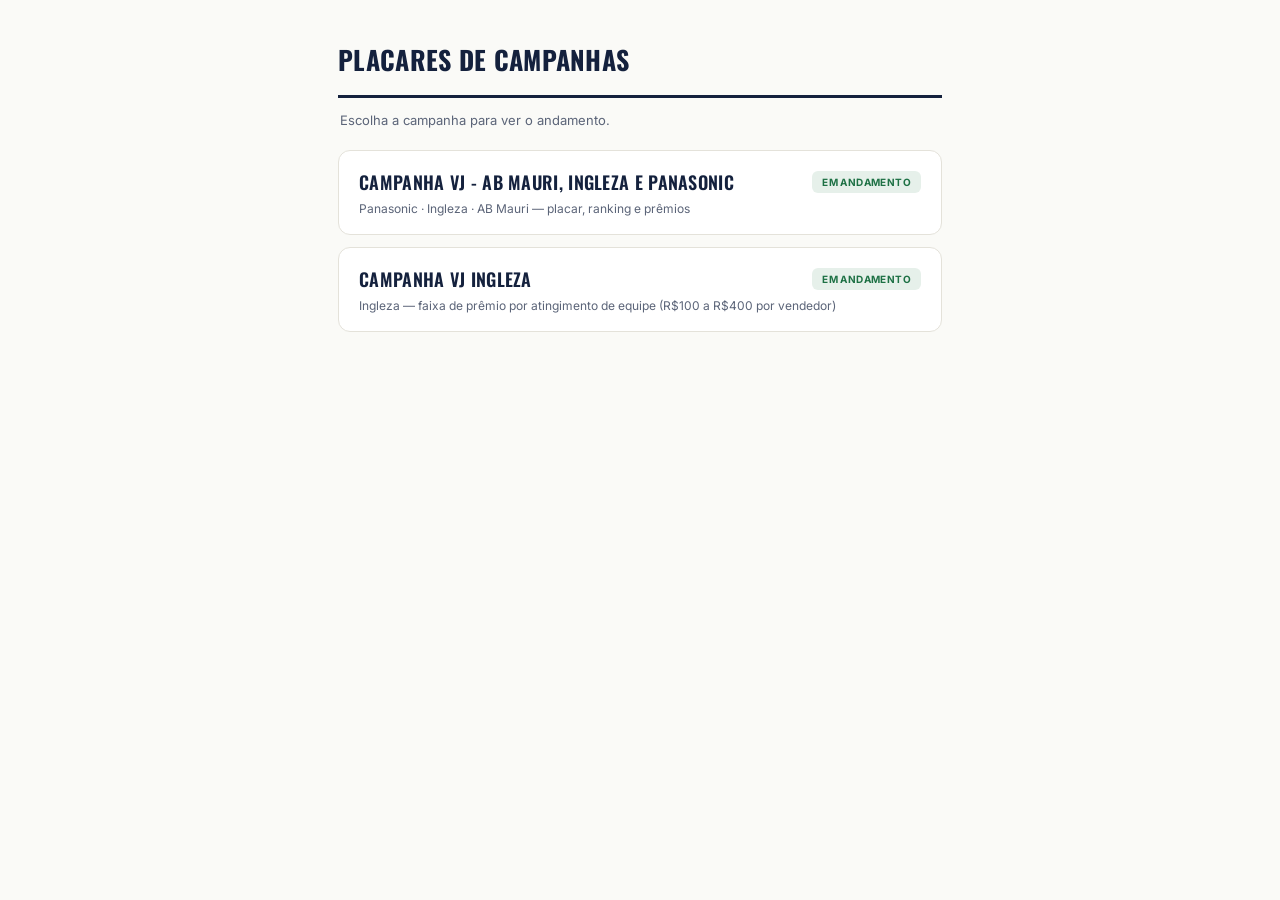
==== commit d20ed490: "Adiciona Campanha VJ Ingleza (placar, faixa de equipe e premios)" ====
--- a/index.html
+++ b/index.html
@@ -53,13 +53,13 @@
     <div class="desc">Panasonic · Ingleza · AB Mauri — placar, ranking e prêmios</div>
   </a>
 
-  <div class="campanha em-breve">
+  <a class="campanha ativa" href="vj-ingleza/">
     <div class="campanha-head">
       <div class="nome">Campanha VJ Ingleza</div>
-      <span class="tag em-breve">Em breve</span>
+      <span class="tag ativa">Em andamento</span>
     </div>
-    <div class="desc">Ainda não configurada</div>
-  </div>
+    <div class="desc">Ingleza — faixa de prêmio por atingimento de equipe (R$100 a R$400 por vendedor)</div>
+  </a>
 </div>
 </body>
 </html>
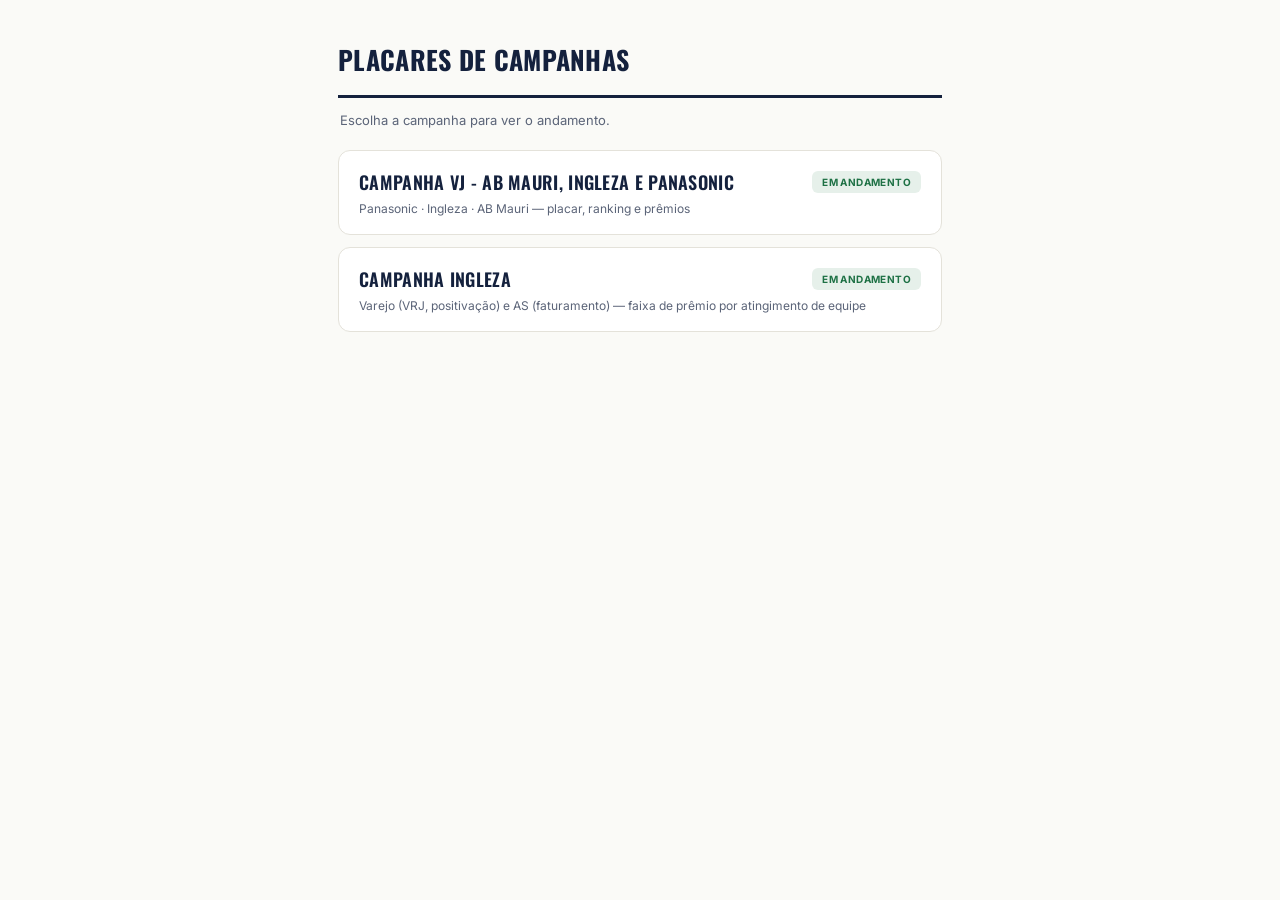
==== commit 00027674: "Campanha Ingleza: adiciona equipe AS (faturamento) ao lado do VRJ/Varejo" ====
--- a/index.html
+++ b/index.html
@@ -53,12 +53,12 @@
     <div class="desc">Panasonic · Ingleza · AB Mauri — placar, ranking e prêmios</div>
   </a>
 
-  <a class="campanha ativa" href="vj-ingleza/">
+  <a class="campanha ativa" href="campanha-ingleza/">
     <div class="campanha-head">
-      <div class="nome">Campanha VJ Ingleza</div>
+      <div class="nome">Campanha Ingleza</div>
       <span class="tag ativa">Em andamento</span>
     </div>
-    <div class="desc">Ingleza — faixa de prêmio por atingimento de equipe (R$100 a R$400 por vendedor)</div>
+    <div class="desc">Varejo (VRJ, positivação) e AS (faturamento) — faixa de prêmio por atingimento de equipe</div>
   </a>
 </div>
 </body>
